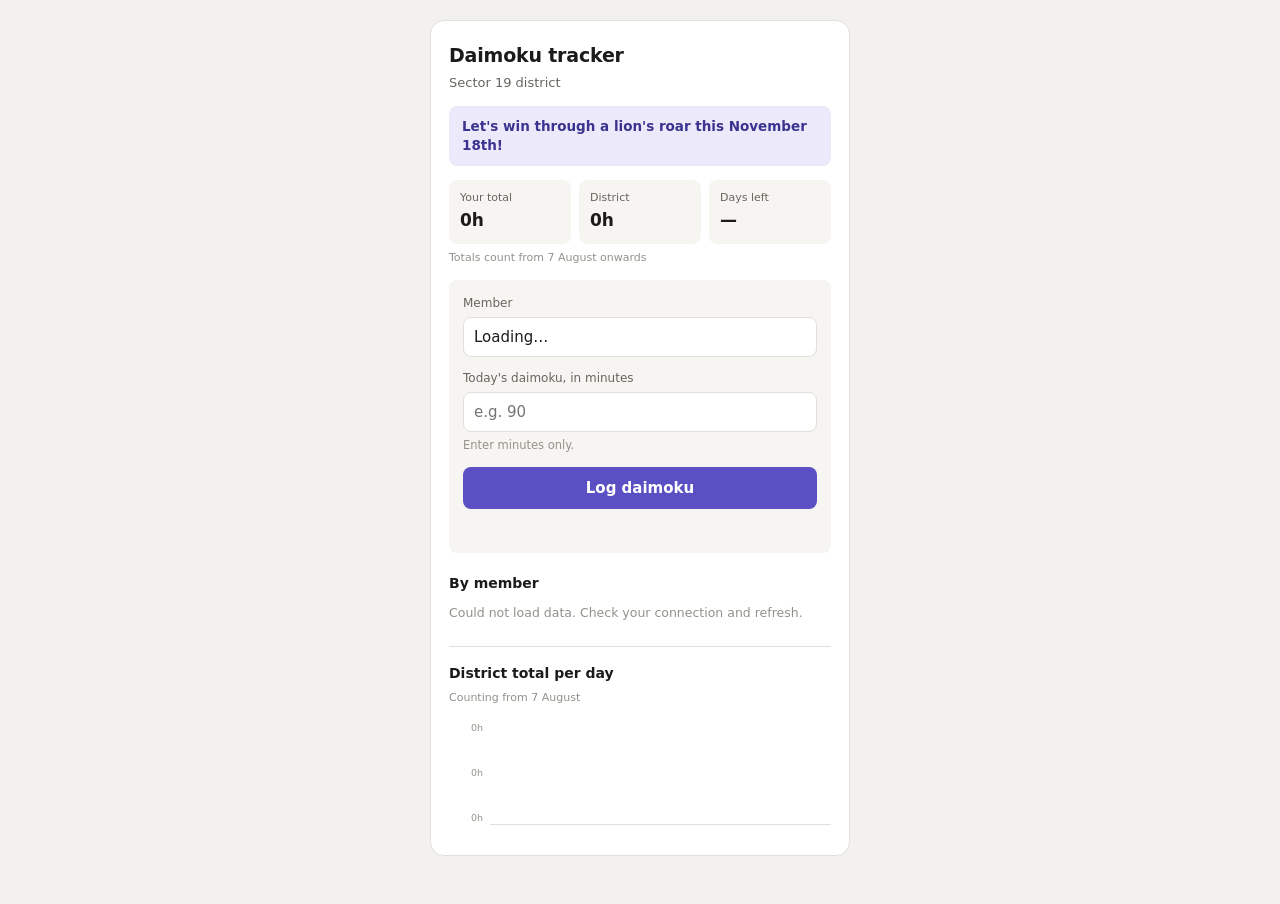
==== index.html @ 0e0c9f79 "Add files via upload" ====
<!DOCTYPE html>
<html lang="en">
<head>
<meta charset="utf-8" />
<meta name="viewport" content="width=device-width, initial-scale=1" />
<title>Daimoku tracker — Sector 19</title>
<link rel="stylesheet" href="style.css" />
</head>
<body>

<main class="card">

  <h1>Daimoku tracker</h1>
  <p class="sub">Sector 19 district</p>

  <div class="banner">Let's win through a lion's roar this November 18th!</div>

  <div class="stats">
    <div class="stat">
      <span class="stat-label">Your total</span>
      <span class="stat-value" id="mine">0h</span>
    </div>
    <div class="stat">
      <span class="stat-label">District</span>
      <span class="stat-value" id="district">0h</span>
    </div>
    <div class="stat">
      <span class="stat-label">Days left</span>
      <span class="stat-value" id="daysleft">—</span>
    </div>
  </div>
  <p class="note">Totals count from 7 August onwards</p>

  <section class="panel">
    <label for="who">Member</label>
    <select id="who">
      <option value="">Loading…</option>
    </select>

    <div id="newbox" hidden>
      <label for="newname">Full name</label>
      <input id="newname" type="text" placeholder="Your name" autocomplete="off" />
    </div>

    <label for="minutes">Today's daimoku, in minutes</label>
    <input id="minutes" type="number" min="1" step="1" inputmode="numeric" placeholder="e.g. 90" />
    <p class="live" id="live">Enter minutes only.</p>

    <button id="submit" type="button">Log daimoku</button>
    <p class="msg" id="msg"></p>
    <p class="today" id="today"></p>
  </section>

  <h2>By member</h2>
  <div id="members" class="members"><p class="empty">Loading…</p></div>

  <section class="daily-wrap">
    <h2>District total per day</h2>
    <p class="note">Counting from 7 August</p>
    <div class="chart">
      <div class="yaxis">
        <span id="ymax">0h</span>
        <span id="ymid">0h</span>
        <span>0h</span>
      </div>
      <div class="plot">
        <div class="bars" id="daily"></div>
        <div class="dates" id="dates"></div>
      </div>
    </div>
  </section>

</main>

<script src="app.js"></script>
</body>
</html>
---- style.css ----
:root {
  --bg: #f2f1ee;
  --card: #ffffff;
  --inset: #f6f5f2;
  --line: #e2e0da;
  --ink: #1c1b19;
  --ink-2: #67655f;
  --ink-3: #94918a;
  --accent: #5b4fc4;
  --accent-bg: #eceafa;
  --accent-ink: #3b3390;
  --teal: #1d9e75;
  --ok: #0f6e56;
  --err: #a32d2d;
  --r: 8px;
}

@media (prefers-color-scheme: dark) {
  :root {
    --bg: #17161a;
    --card: #212026;
    --inset: #2a2930;
    --line: #383741;
    --ink: #f0efec;
    --ink-2: #a8a6a0;
    --ink-3: #7e7c77;
    --accent: #9d94ea;
    --accent-bg: #2e2a52;
    --accent-ink: #cecbf6;
    --teal: #4bbd95;
    --ok: #6ecfae;
    --err: #f09595;
  }
}

* { box-sizing: border-box; }

body {
  margin: 0;
  padding: 20px 12px 48px;
  background: var(--bg);
  color: var(--ink);
  font-family: system-ui, -apple-system, "Segoe UI", Roboto, sans-serif;
  font-size: 15px;
  line-height: 1.5;
  -webkit-text-size-adjust: 100%;
}

.card {
  max-width: 420px;
  margin: 0 auto;
  background: var(--card);
  border: 1px solid var(--line);
  border-radius: 14px;
  padding: 20px 18px 24px;
}

h1 { margin: 0; font-size: 19px; font-weight: 600; letter-spacing: -0.01em; }
h2 { margin: 0 0 10px; font-size: 14px; font-weight: 600; }

.sub { margin: 3px 0 14px; font-size: 13px; color: var(--ink-2); }
.note { margin: -4px 0 14px; font-size: 11px; color: var(--ink-3); }

.banner {
  background: var(--accent-bg);
  color: var(--accent-ink);
  border-radius: var(--r);
  padding: 11px 13px;
  margin-bottom: 14px;
  font-size: 13.5px;
  font-weight: 600;
  line-height: 1.4;
}

.stats { display: grid; grid-template-columns: repeat(3, minmax(0, 1fr)); gap: 8px; margin-bottom: 10px; }
.stat { background: var(--inset); border-radius: var(--r); padding: 10px 11px; }
.stat-label { display: block; font-size: 11px; color: var(--ink-2); }
.stat-value { display: block; margin-top: 2px; font-size: 17px; font-weight: 600; letter-spacing: -0.01em; }

.panel { background: var(--inset); border-radius: var(--r); padding: 14px; margin-bottom: 20px; }

label { display: block; font-size: 12px; color: var(--ink-2); margin-bottom: 5px; }

select, input[type="text"], input[type="number"] {
  width: 100%;
  height: 40px;
  padding: 0 10px;
  margin-bottom: 12px;
  font-family: inherit;
  font-size: 15px;
  color: var(--ink);
  background: var(--card);
  border: 1px solid var(--line);
  border-radius: var(--r);
  appearance: none;
}
select { background-image: none; }
input:focus, select:focus, button:focus-visible {
  outline: 2px solid var(--accent);
  outline-offset: 1px;
}

input[type="number"] { margin-bottom: 5px; }

.live { margin: 0 0 12px; font-size: 11.5px; color: var(--ink-3); min-height: 16px; }

button {
  width: 100%;
  height: 42px;
  font-family: inherit;
  font-size: 15px;
  font-weight: 600;
  color: #fff;
  background: var(--accent);
  border: 0;
  border-radius: var(--r);
  cursor: pointer;
}
button:active { transform: scale(0.99); }
button[disabled] { opacity: 0.55; cursor: default; }

.msg { margin: 9px 0 0; font-size: 12.5px; min-height: 17px; color: var(--ok); }
.msg.bad { color: var(--err); }
.today { margin: 4px 0 0; font-size: 11.5px; color: var(--ink-3); }

.members { display: flex; flex-direction: column; gap: 8px; margin-bottom: 24px; }
.row { display: flex; align-items: center; gap: 9px; }
.row .name { width: 78px; flex: none; font-size: 12.5px; color: var(--ink-2); overflow: hidden; text-overflow: ellipsis; white-space: nowrap; }
.row .track { flex: 1; height: 17px; background: var(--inset); border-radius: 4px; overflow: hidden; }
.row .fill { height: 17px; background: var(--accent); border-radius: 4px; }
.row .val { width: 62px; flex: none; text-align: right; font-size: 12.5px; font-variant-numeric: tabular-nums; }

.daily-wrap { border-top: 1px solid var(--line); padding-top: 16px; }
.chart { display: flex; gap: 7px; }
.yaxis { display: flex; flex-direction: column; justify-content: space-between; height: 104px; width: 34px; text-align: right; font-size: 9.5px; color: var(--ink-3); font-variant-numeric: tabular-nums; }
.plot { flex: 1; min-width: 0; }
.bars { display: flex; align-items: flex-end; gap: 2px; height: 104px; border-bottom: 1px solid var(--line); }
.bars > div { flex: 1; min-width: 1px; background: var(--teal); border-radius: 2px 2px 0 0; }
.dates { display: flex; gap: 2px; margin-top: 6px; }
.dates > div { flex: 1; min-width: 0; font-size: 9px; color: var(--ink-3); text-align: center; white-space: nowrap; }

.empty { margin: 0; font-size: 12.5px; color: var(--ink-3); }

@media (prefers-reduced-motion: reduce) {
  button:active { transform: none; }
}
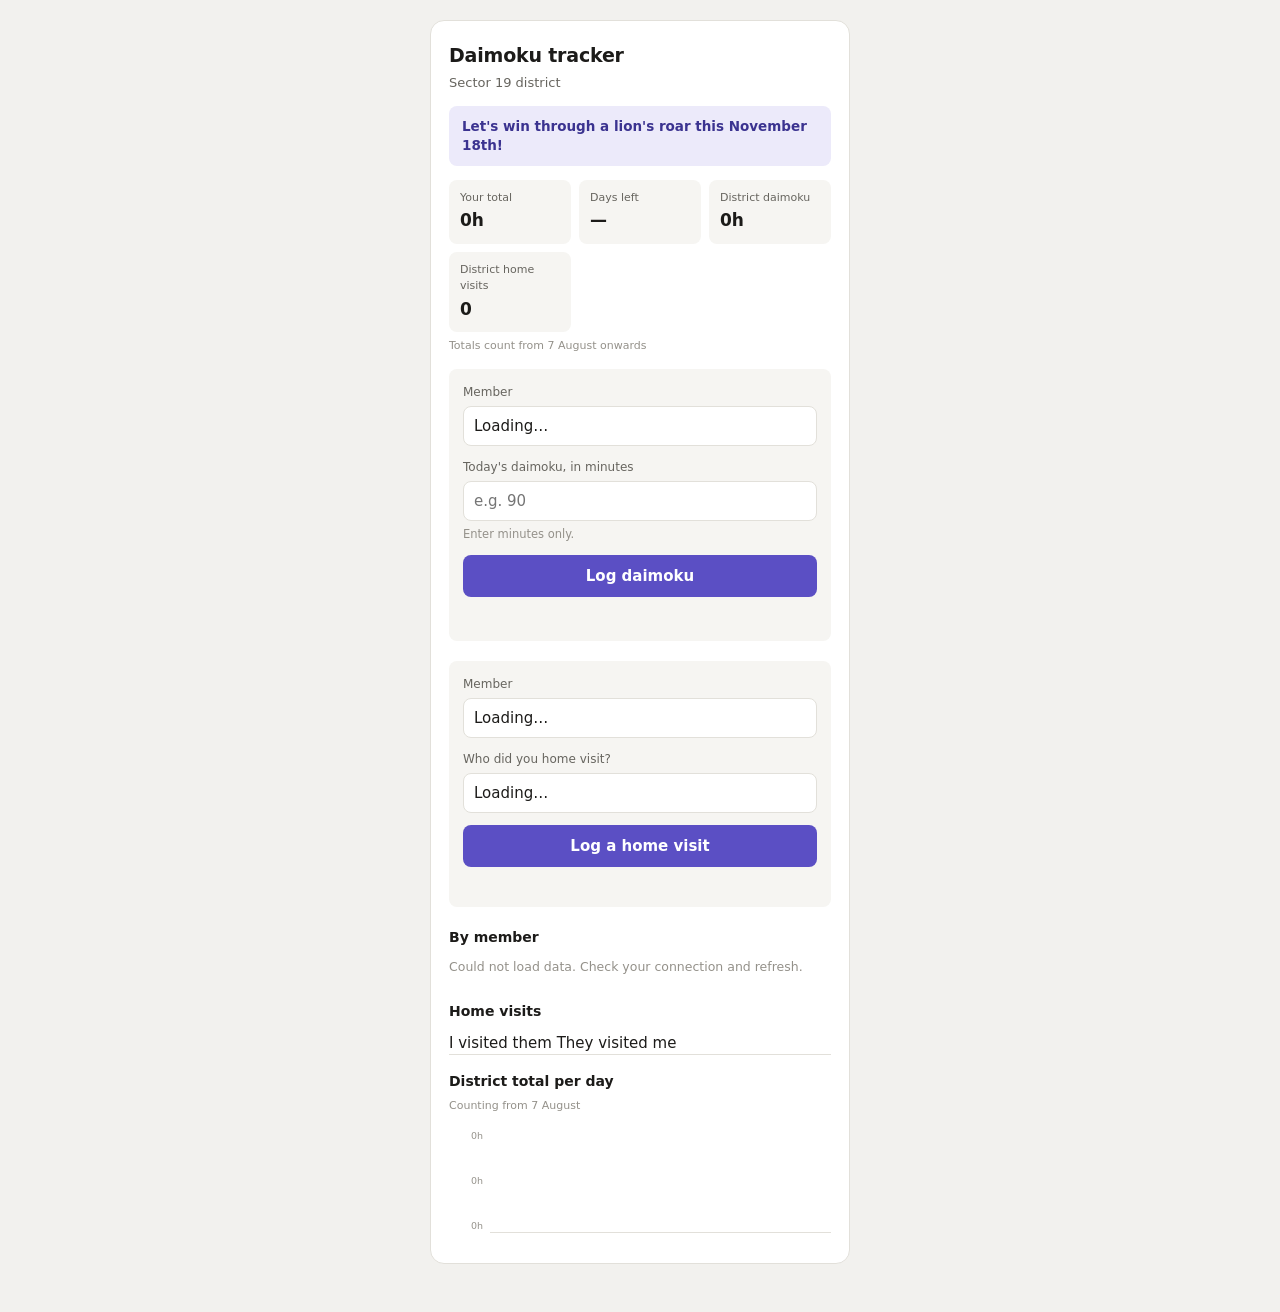
==== commit 79603cde: "Update index.html" ====
--- a/index.html
+++ b/index.html
@@ -21,12 +21,16 @@
       <span class="stat-value" id="mine">0h</span>
     </div>
     <div class="stat">
-      <span class="stat-label">District</span>
+      <span class="stat-label">Days left</span>
+      <span class="stat-value" id="daysleft">—</span>
+    </div>
+    <div class="stat">
+      <span class="stat-label">District daimoku</span>
       <span class="stat-value" id="district">0h</span>
     </div>
     <div class="stat">
-      <span class="stat-label">Days left</span>
-      <span class="stat-value" id="daysleft">—</span>
+      <span class="stat-label">District home visits</span>
+      <span class="stat-value" id="districtvisits">0</span>
     </div>
   </div>
   <p class="note">Totals count from 7 August onwards</p>
@@ -51,8 +55,42 @@
     <p class="today" id="today"></p>
   </section>
 
+  <section class="panel">
+    <label for="vwho">Member</label>
+    <select id="vwho">
+      <option value="">Loading…</option>
+    </select>
+
+    <div id="vnewbox" hidden>
+      <label for="vnewname">Full name</label>
+      <input id="vnewname" type="text" placeholder="Your name" autocomplete="off" />
+    </div>
+
+    <label for="vvisited">Who did you home visit?</label>
+    <select id="vvisited">
+      <option value="">Loading…</option>
+    </select>
+
+    <div id="vnewbox2" hidden>
+      <label for="vnewname2">Full name</label>
+      <input id="vnewname2" type="text" placeholder="Name of the person you visited" autocomplete="off" />
+    </div>
+
+    <button id="vsubmit" type="button">Log a home visit</button>
+    <p class="msg" id="vmsg"></p>
+  </section>
+
   <h2>By member</h2>
   <div id="members" class="members"><p class="empty">Loading…</p></div>
+
+  <section class="visits-wrap">
+    <h2>Home visits</h2>
+    <div class="legend">
+      <span class="legend-item"><span class="dot dot-visited"></span>I visited them</span>
+      <span class="legend-item"><span class="dot dot-visitedby"></span>They visited me</span>
+    </div>
+    <div id="visits" class="visits"><p class="empty">Loading…</p></div>
+  </section>
 
   <section class="daily-wrap">
     <h2>District total per day</h2>
--- a/style.css
+++ b/style.css
@@ -126,8 +126,8 @@
 .members { display: flex; flex-direction: column; gap: 8px; margin-bottom: 24px; }
 .row { display: flex; align-items: center; gap: 9px; }
 .row .name { width: 78px; flex: none; font-size: 12.5px; color: var(--ink-2); overflow: hidden; text-overflow: ellipsis; white-space: nowrap; }
-.row .track { flex: 1; height: 17px; background: var(--inset); border-radius: 4px; overflow: hidden; }
-.row .fill { height: 17px; background: var(--accent); border-radius: 4px; }
+.row .track { display: block; flex: 1; height: 17px; background: var(--inset); border-radius: 4px; overflow: hidden; }
+.row .fill { display: block; min-width: 3px; height: 17px; background: var(--accent); border-radius: 4px; }
 .row .val { width: 62px; flex: none; text-align: right; font-size: 12.5px; font-variant-numeric: tabular-nums; }
 
 .daily-wrap { border-top: 1px solid var(--line); padding-top: 16px; }
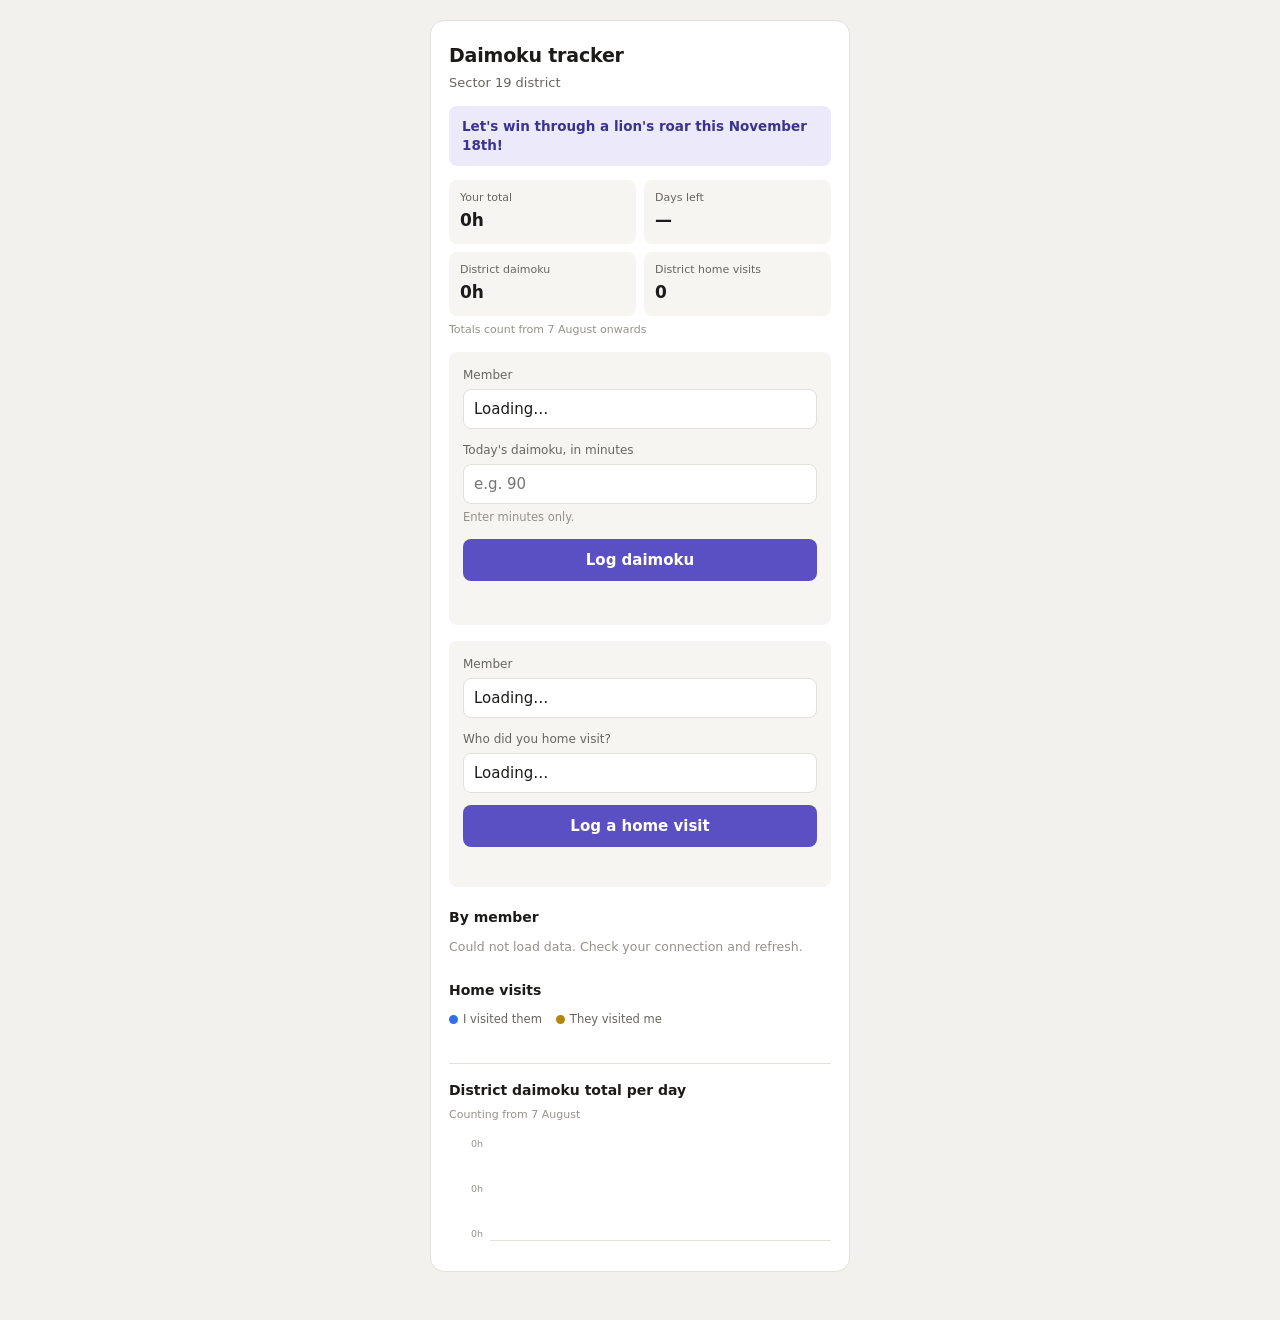
==== commit 05faa16a: "Update index.html" ====
--- a/index.html
+++ b/index.html
@@ -93,7 +93,7 @@
   </section>
 
   <section class="daily-wrap">
-    <h2>District total per day</h2>
+    <h2>District daimoku total per day</h2>
     <p class="note">Counting from 7 August</p>
     <div class="chart">
       <div class="yaxis">
--- a/style.css
+++ b/style.css
@@ -12,6 +12,10 @@
   --teal: #1d9e75;
   --ok: #0f6e56;
   --err: #a32d2d;
+  --visited: #2f6fed;
+  --visited-bg: #e7edfd;
+  --visitedby: #b5860f;
+  --visitedby-bg: #faf1d9;
   --r: 8px;
 }
 
@@ -30,6 +34,10 @@
     --teal: #4bbd95;
     --ok: #6ecfae;
     --err: #f09595;
+    --visited: #85a8f7;
+    --visited-bg: #24304f;
+    --visitedby: #e0b23c;
+    --visitedby-bg: #423714;
   }
 }
 
@@ -72,12 +80,13 @@
   line-height: 1.4;
 }
 
-.stats { display: grid; grid-template-columns: repeat(3, minmax(0, 1fr)); gap: 8px; margin-bottom: 10px; }
+.stats { display: grid; grid-template-columns: repeat(2, minmax(0, 1fr)); gap: 8px; margin-bottom: 10px; }
 .stat { background: var(--inset); border-radius: var(--r); padding: 10px 11px; }
 .stat-label { display: block; font-size: 11px; color: var(--ink-2); }
 .stat-value { display: block; margin-top: 2px; font-size: 17px; font-weight: 600; letter-spacing: -0.01em; }
 
-.panel { background: var(--inset); border-radius: var(--r); padding: 14px; margin-bottom: 20px; }
+.panel { background: var(--inset); border-radius: var(--r); padding: 14px; margin-bottom: 16px; }
+.panel:nth-of-type(2) { margin-bottom: 20px; }
 
 label { display: block; font-size: 12px; color: var(--ink-2); margin-bottom: 5px; }
 
@@ -130,6 +139,35 @@
 .row .fill { display: block; min-width: 3px; height: 17px; background: var(--accent); border-radius: 4px; }
 .row .val { width: 62px; flex: none; text-align: right; font-size: 12.5px; font-variant-numeric: tabular-nums; }
 
+.visits-wrap { margin-bottom: 24px; }
+.legend { display: flex; gap: 14px; margin-bottom: 10px; }
+.legend-item { display: flex; align-items: center; gap: 5px; font-size: 11.5px; color: var(--ink-2); }
+.dot { width: 9px; height: 9px; border-radius: 50%; flex: none; }
+.dot-visited { background: var(--visited); }
+.dot-visitedby { background: var(--visitedby); }
+
+.visits { display: flex; flex-direction: column; gap: 8px; }
+.vrow { display: flex; align-items: center; gap: 9px; }
+.vrow .name { width: 78px; flex: none; font-size: 12.5px; color: var(--ink-2); overflow: hidden; text-overflow: ellipsis; white-space: nowrap; }
+.vrow .chips {
+  flex: 1;
+  min-width: 0;
+  display: flex;
+  gap: 6px;
+  overflow-x: auto;
+  padding-bottom: 2px;
+  scrollbar-width: thin;
+}
+.chip {
+  flex: none;
+  font-size: 11.5px;
+  padding: 4px 10px;
+  border-radius: 999px;
+  white-space: nowrap;
+}
+.chip-visited { background: var(--visited-bg); color: var(--visited); }
+.chip-visitedby { background: var(--visitedby-bg); color: var(--visitedby); }
+
 .daily-wrap { border-top: 1px solid var(--line); padding-top: 16px; }
 .chart { display: flex; gap: 7px; }
 .yaxis { display: flex; flex-direction: column; justify-content: space-between; height: 104px; width: 34px; text-align: right; font-size: 9.5px; color: var(--ink-3); font-variant-numeric: tabular-nums; }
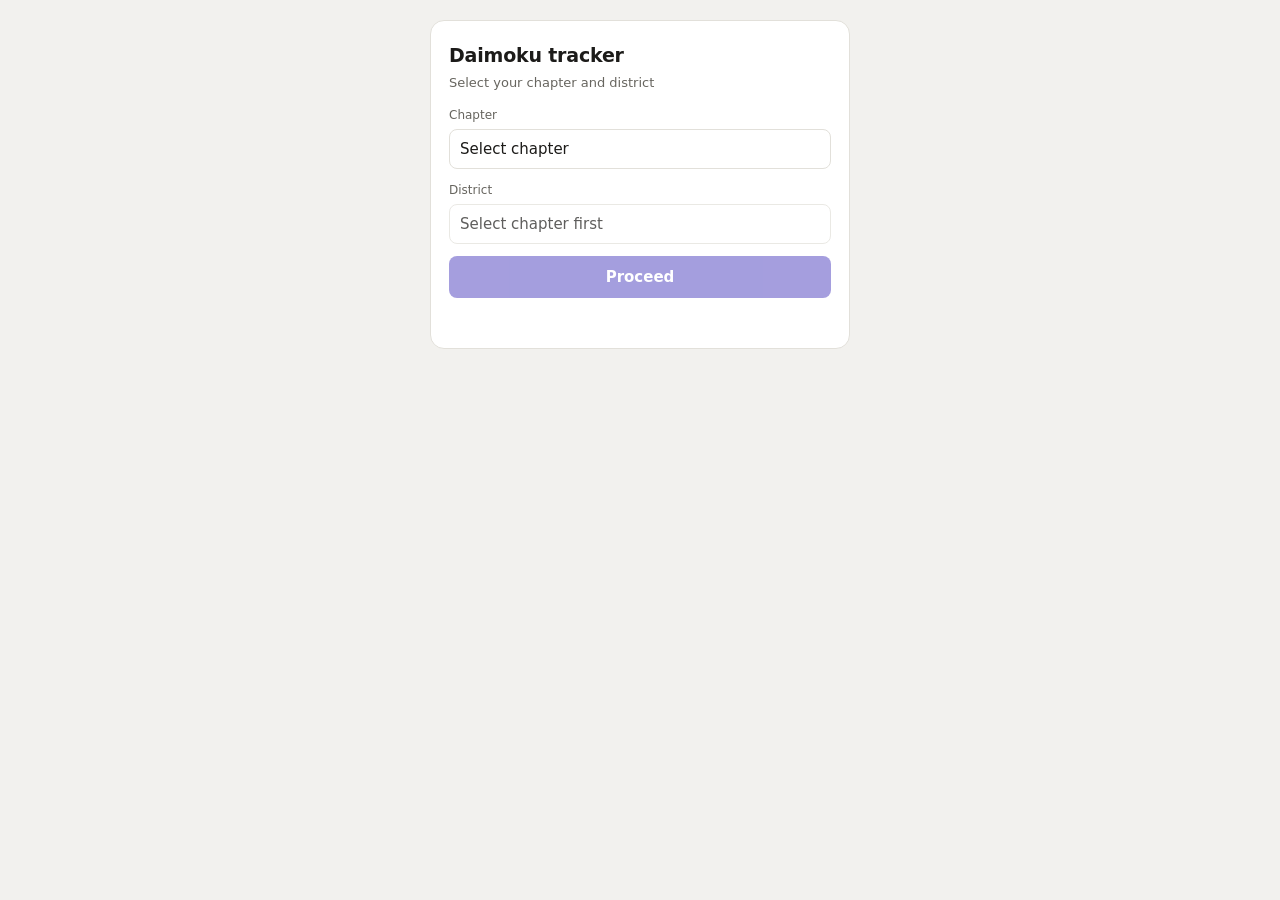
==== commit 2bfe4fbe: "Add files via upload" ====
--- a/index.html
+++ b/index.html
@@ -3,113 +3,33 @@
 <head>
 <meta charset="utf-8" />
 <meta name="viewport" content="width=device-width, initial-scale=1" />
-<title>Daimoku tracker — Sector 19</title>
+<title>Daimoku tracker</title>
 <link rel="stylesheet" href="style.css" />
 </head>
 <body>
 
-<main class="card">
+<main class="card landing">
 
   <h1>Daimoku tracker</h1>
-  <p class="sub">Sector 19 district</p>
+  <p class="sub">Select your chapter and district</p>
 
-  <div class="banner">Let's win through a lion's roar this November 18th!</div>
+  <label for="chapter">Chapter</label>
+  <select id="chapter">
+    <option value="">Select chapter</option>
+    <option value="HUDA">HUDA</option>
+    <option value="Kanishka">Kanishka</option>
+  </select>
 
-  <div class="stats">
-    <div class="stat">
-      <span class="stat-label">Your total</span>
-      <span class="stat-value" id="mine">0h</span>
-    </div>
-    <div class="stat">
-      <span class="stat-label">Days left</span>
-      <span class="stat-value" id="daysleft">—</span>
-    </div>
-    <div class="stat">
-      <span class="stat-label">District daimoku</span>
-      <span class="stat-value" id="district">0h</span>
-    </div>
-    <div class="stat">
-      <span class="stat-label">District home visits</span>
-      <span class="stat-value" id="districtvisits">0</span>
-    </div>
-  </div>
-  <p class="note">Totals count from 7 August onwards</p>
+  <label for="district">District</label>
+  <select id="district" disabled>
+    <option value="">Select chapter first</option>
+  </select>
 
-  <section class="panel">
-    <label for="who">Member</label>
-    <select id="who">
-      <option value="">Loading…</option>
-    </select>
-
-    <div id="newbox" hidden>
-      <label for="newname">Full name</label>
-      <input id="newname" type="text" placeholder="Your name" autocomplete="off" />
-    </div>
-
-    <label for="minutes">Today's daimoku, in minutes</label>
-    <input id="minutes" type="number" min="1" step="1" inputmode="numeric" placeholder="e.g. 90" />
-    <p class="live" id="live">Enter minutes only.</p>
-
-    <button id="submit" type="button">Log daimoku</button>
-    <p class="msg" id="msg"></p>
-    <p class="today" id="today"></p>
-  </section>
-
-  <section class="panel">
-    <label for="vwho">Member</label>
-    <select id="vwho">
-      <option value="">Loading…</option>
-    </select>
-
-    <div id="vnewbox" hidden>
-      <label for="vnewname">Full name</label>
-      <input id="vnewname" type="text" placeholder="Your name" autocomplete="off" />
-    </div>
-
-    <label for="vvisited">Who did you home visit?</label>
-    <select id="vvisited">
-      <option value="">Loading…</option>
-    </select>
-
-    <div id="vnewbox2" hidden>
-      <label for="vnewname2">Full name</label>
-      <input id="vnewname2" type="text" placeholder="Name of the person you visited" autocomplete="off" />
-    </div>
-
-    <button id="vsubmit" type="button">Log a home visit</button>
-    <p class="msg" id="vmsg"></p>
-  </section>
-
-  <h2>By member</h2>
-  <div id="members" class="members"><p class="empty">Loading…</p></div>
-
-  <section class="visits-wrap">
-    <h2>Home visits</h2>
-    <div class="legend">
-      <span class="legend-item"><span class="dot dot-visited"></span>I visited them</span>
-      <span class="legend-item"><span class="dot dot-visitedby"></span>They visited me</span>
-    </div>
-    <div id="visits" class="visits"><p class="empty">Loading…</p></div>
-  </section>
-
-  <section class="daily-wrap">
-    <h2>District daimoku total per day</h2>
-    <p class="note">Counting from 7 August</p>
-    <div class="chart">
-      <div class="yaxis">
-        <span id="ymax">0h</span>
-        <span id="ymid">0h</span>
-        <span>0h</span>
-      </div>
-      <div class="plot">
-        <div class="bars" id="daily"></div>
-        <div class="dates" id="dates"></div>
-      </div>
-    </div>
-  </section>
+  <button id="proceed" type="button" disabled>Proceed</button>
+  <p class="msg bad" id="lmsg"></p>
 
 </main>
 
-<script src="app.js"></script>
+<script src="land.js"></script>
 </body>
 </html>
--- a/style.css
+++ b/style.css
@@ -67,6 +67,9 @@
 h2 { margin: 0 0 10px; font-size: 14px; font-weight: 600; }
 
 .sub { margin: 3px 0 14px; font-size: 13px; color: var(--ink-2); }
+.switch { margin: 0 0 14px; font-size: 12px; }
+.switch a { color: var(--accent); text-decoration: none; }
+.switch a:hover { text-decoration: underline; }
 .note { margin: -4px 0 14px; font-size: 11px; color: var(--ink-3); }
 
 .banner {
